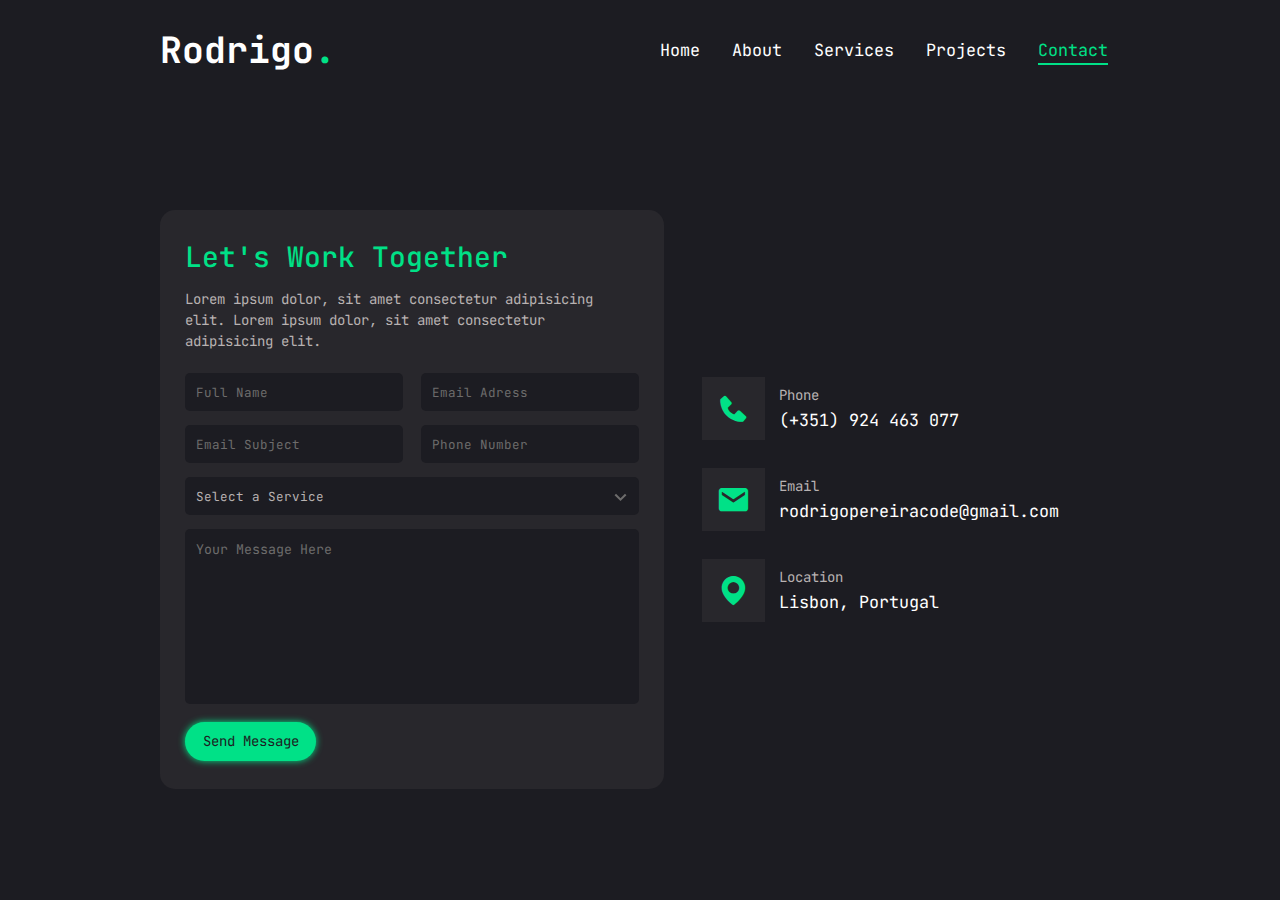
==== contact.html @ 4decb177 "Initial commit" ====
<!DOCTYPE html>
<html lang="en">
<head>
    <meta charset="UTF-8">
    <meta name="viewport" content="width=device-width, initial-scale=1.0">
    <link href='https://unpkg.com/boxicons@2.1.4/css/boxicons.min.css' rel='stylesheet'>
    <link rel="shortcut icon" href="images/logo.png" type="image/x-icon">
    <link rel="stylesheet" href="styles/contact.css">
    <link rel="stylesheet" href="styles/reset.css">
    <link rel="stylesheet" href="styles/header.css">
    <title>Rodrigo Pereira - Contact</title>
</head>
<body>
    <header>
        <div class="header-box">
            <div>
                <h1>Rodrigo<span>.</span></h1>
            </div>
            <div class="div-header">
                <i id="menu" class='bx bx-menu' onclick="clickMenu()"></i>
                <nav id="itens">
                    <a href="index.html">Home</a>
                    <a href="about.html">About</a>
                    <a href="services.html">Services</a>
                    <a href="projects.html">Projects</a>
                    <a id="contact-header" href="contact.html">Contact</a>
                </nav>
            </div>
        </div>       
    </header>
    <main>
        <div id="contact-container__wrapper">
            <div id="contact-form__wrapper">
                <div id="contact-form__box">
                    <h2>Let's Work Together</h2>
                    <p>Lorem ipsum dolor, sit amet consectetur adipisicing elit. Lorem ipsum dolor, sit amet consectetur adipisicing elit.</p>
                    <form action="" id="contact-form">
                        <input placeholder="Full Name" type="text">
                        <input placeholder="Email Adress" type="text">
                        <input placeholder="Email Subject" type="text">
                        <input placeholder="Phone Number" type="text">
                        <div id="select-box">
                            <select name="" id="">
                                <option value="" disabled selected>Select a Service</option>
                                <option value="Web Development">Web Development</option>
                                <option value="Hardware Consulting">Hardware Consulting</option>            
                            </select>
                        </div>
                        <textarea placeholder="Your Message Here" name="" id=""></textarea>
                        <button type="submit">Send Message</button>
                    </form>
                </div>
            </div>
            <div id="contact-contacts__wrapper">
                <div id="contacts-box">
                    <div class="contact-box">
                        <div class="contact-img__box">
                            <i class='bx bxs-phone'></i>
                        </div>
                        <div class="contact-text__box">
                            <p class="item">Phone</p>
                            <p class="info">(+351) 924 463 077</p>
                        </div>
                    </div>
                    <div class="contact-box">
                        <div class="contact-img__box">
                            <i class='bx bxs-envelope' ></i>
                        </div>
                        <div class="contact-text__box">
                            <p class="item">Email</p>
                            <p class="info">rodrigopereiracode@gmail.com</p>
                        </div>
                    </div>
                    <div class="contact-box">
                        <div class="contact-img__box">
                            <i class='bx bxs-map'></i>
                        </div>
                        <div class="contact-text__box">
                            <p class="item">Location</p>
                            <p class="info">Lisbon, Portugal</p>
                        </div>
                    </div>
                </div>
            </div>
        </div>
    </main>
    <script src="scripts/header.js"></script>
</body>
---- styles/contact.css ----
#contact-header {
    color: #00e187;
    padding-bottom: 0.2rem;
    border-bottom: 2px solid #00e187;
}

main {
    display: flex;
    justify-content: center;
}

#contact-container__wrapper {
    width: 75vw;
    height: 89vh;
    display: flex;
    align-items: center;
}

#contact-form__wrapper {
    width: 52.5%;
    background-color: #28272C;
    display: flex;
    border-radius: 15px;
    flex-direction: column;
    align-items: center;
}

#contact-form__box {
    padding: 2rem 0;
    width: 90%;
}

#contact-form__box h2 {
    color: #00e187;
    font-size: 2rem;
    font-weight: 500;
}

#contact-form__box p {
    color: #b8b2b2;
    margin: 1rem 0 1.5rem 0;
    line-height: 1.5rem;
}

form {
    display: flex;
    gap: 4%;
    flex-wrap: wrap;
}

form input {
    width: 48%;
}

form input, form select {
    padding: 0.75rem;
    background-color: #1C1C22;
    color: #b8b2b2;
    border-radius: 5px;
    margin-bottom: 1rem;
    border: none;
    font-size: 0.9rem;
}

form input::placeholder {
    color: #6d6c6c;
}

#select-box {
    width: 100%;
    position: relative;
}

form select {
    width: 100%;
    color: #b8b2b2;  
    appearance: none;
    -webkit-appearance: none;
    -moz-appearance: none;
    position: relative;
}

#select-box::after {
    content: '';
    background: url('../images/bx-chevron-down.svg') center no-repeat;
    background-size: 1.75rem;
    pointer-events: none;
    position: absolute;
    right: 0rem;
    top: 0rem;
    display: block;
    width: 2.7rem;
    height: 2.7rem;
}

form textarea::placeholder {
    color: #6d6c6c;
}

form textarea {
    width: 100%;
    background-color: #1C1C22;
    color: #b8b2b2;  
    font-size: 0.95rem;
    padding: 0.75rem;
    border-radius: 5px;
    border: none;
    outline: none;
    resize: none;
    height: 12.5rem;
    margin-bottom: 1.25rem;
}

form button {
    padding: 0.75rem 1.25rem;
    color: #1C1C22;
    background-color: #00e187;
    box-shadow: 0 0 7.5px #00e187;
    border: none;
    border-radius: 25px;
    font-size: 1rem;
    cursor: pointer;
}

form button:hover {
    box-shadow: none;
    transition: all ease 0.5s;
}

/* RIGHT SIDE */

#contact-contacts__wrapper {
    width: 45%;
    display: flex;
    justify-content: center;
    align-items: center;
}

.contact-box {
    display: flex;
    margin: 2rem 0;
}

.contact-img__box {
    display: flex;
    justify-content: center;
    align-items: center;
    width: 4.5rem;
    height: 4.5rem;
    background-color: #28272C;
}

.contact-img__box {
    font-size: 2.5rem;
    color: #00e187;
}

.contact-text__box {
    display: flex;
    flex-direction: column;
    justify-content: center;
    margin-left: 1rem;
}

.item {
    color: #b8b2b2;
    font-size: 1rem;
    margin-bottom: 0.3rem;
}

.info {
    color: #fff;
    font-size: 1.2rem;
}

@media (max-width: 1150px) {

    main {
        display: flex;
        justify-content: center;
    }
    
    #contact-container__wrapper {
        margin-top: 2rem;
        width: 90vw;
        height: auto;
        flex-direction: column;
    }
    
    #contact-form__wrapper {
        width: 100%;
    }
    
    #contact-form__box {
        padding: 2rem 0;
        width: 90%;
    }
    
    #contact-form__box h2 {
        font-size: 2rem;
    }
    
    form {
        gap: 0;
    }
    
    form input {
        width: 100%;
    }
    
    form textarea {
        height: 12.5rem;
        margin-bottom: 1.25rem;
    }

    /* RIGHT SIDE */
    
    #contact-contacts__wrapper {
        width: 100%;
        display: flex;
        justify-content: center;
        align-items: center;
    }
    
    .contact-box {
        display: flex;
        margin: 2rem 0;
    }
    
    .contact-img__box {
        display: flex;
        justify-content: center;
        align-items: center;
        width: 3.5rem;
        height: 3.5rem;
        background-color: #28272C;
    }
    
    .contact-img__box {
        font-size: 1.75rem;
    }
    
    .contact-text__box {
        margin-left: 0.75rem;
    }
    
    .info {
        font-size: 1rem;
    }

}
---- styles/header.css ----
header {
    height: 11vh;
    color: #fff;
    display: flex;
    justify-content: center;
    background: #1C1C22;
}

.header-box {
    width: 75vw;
    height: 11vh;
    display: flex;
    justify-content: space-between;
    align-items: center;
}

.header-box h1 {
    font-size: 2.6rem;
}

header span {
    color: #00e187;
}

i#menu {
    display: none;
}

nav a {
    text-decoration: none;
    color: #fff;
    margin: 0 12px;
    font-size: 1.2rem;
}

nav a:hover {
    color: #00e187;
    transition: 0.7s ease;
}

@media (max-width: 1000px) {

    header {
        position: relative;
        z-index: 99;
    }

    i#menu {
        display: block;
        font-size: 3rem;
        cursor: pointer;
    }

    #itens {
        display: none;
        position: absolute;
        background-color: #1C1C22;
        width: 100vw;
        align-items: center;
        flex-direction: column;
        left: 0;
        z-index: 99;
    }
    
    .header-box {
        width: 90vw;
    }
    
    .header-box h1 {
        font-size: 2.4rem;
    }

    nav {
        padding: 1.25rem 0;
    }
    
    nav a {
        display: block;
        width: 101vw;
        text-align: center;
        border: 1px solid #28272C;
        padding: 0.5rem 0;
        font-size: 1.2rem;
    }

}
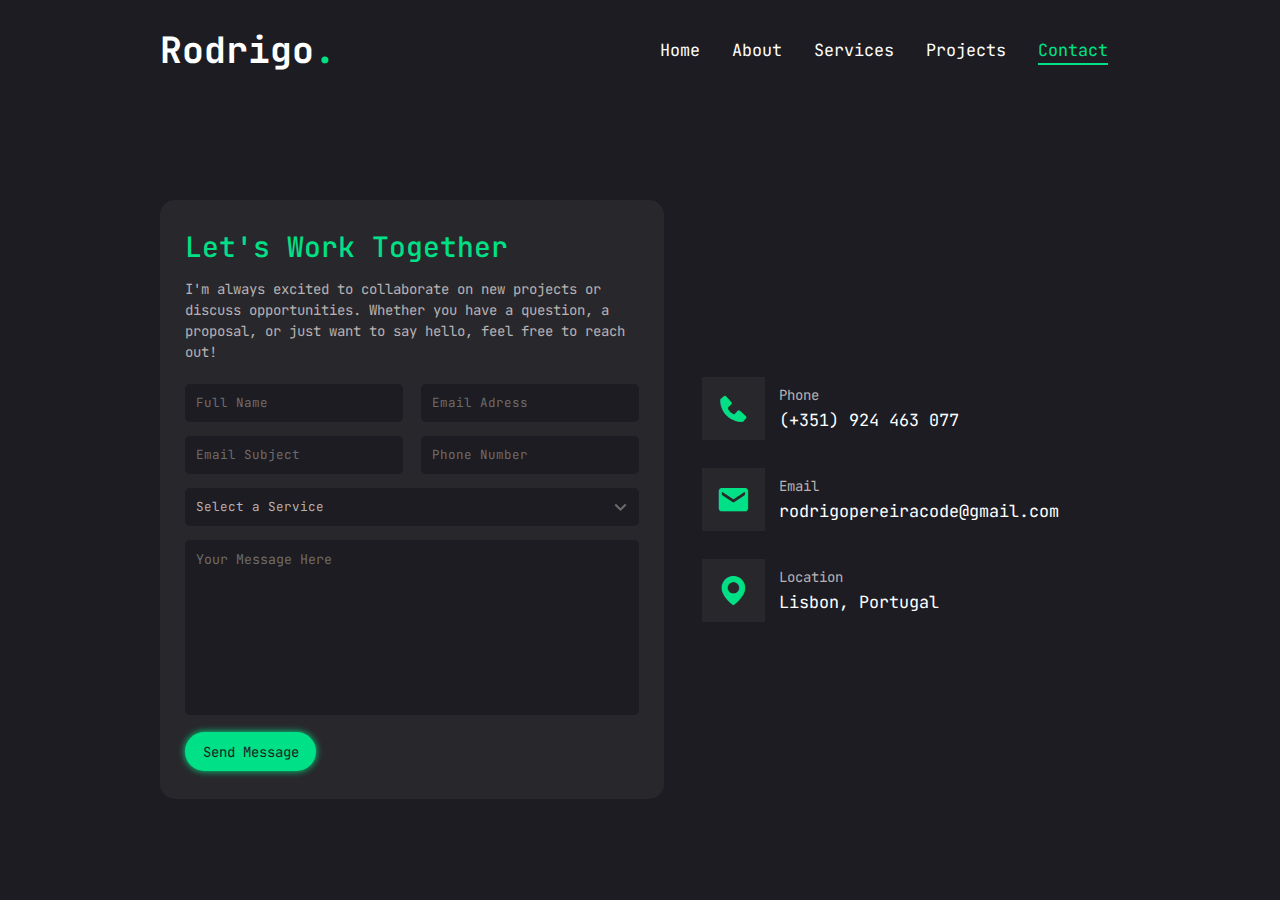
==== commit 3ce97018: "CV added, Texts updated and Contact bug fix" ====
--- a/contact.html
+++ b/contact.html
@@ -33,12 +33,12 @@
             <div id="contact-form__wrapper">
                 <div id="contact-form__box">
                     <h2>Let's Work Together</h2>
-                    <p>Lorem ipsum dolor, sit amet consectetur adipisicing elit. Lorem ipsum dolor, sit amet consectetur adipisicing elit.</p>
-                    <form action="" id="contact-form">
-                        <input placeholder="Full Name" type="text">
-                        <input placeholder="Email Adress" type="text">
+                    <p>I'm always excited to collaborate on new projects or discuss opportunities. Whether you have a question, a proposal, or just want to say hello, feel free to reach out!</p>
+                    <form action="https://formsubmit.co/rodrigopereiracode@gmail.com" method="POST" id="contact-form">
+                        <input required placeholder="Full Name" type="text">
+                        <input required placeholder="Email Adress" type="email">
                         <input placeholder="Email Subject" type="text">
-                        <input placeholder="Phone Number" type="text">
+                        <input placeholder="Phone Number" type="number">
                         <div id="select-box">
                             <select name="" id="">
                                 <option value="" disabled selected>Select a Service</option>
@@ -46,8 +46,9 @@
                                 <option value="Hardware Consulting">Hardware Consulting</option>            
                             </select>
                         </div>
-                        <textarea placeholder="Your Message Here" name="" id=""></textarea>
+                        <textarea required placeholder="Your Message Here" name="" id=""></textarea>
                         <button type="submit">Send Message</button>
+                        <input type="hidden" name="_next" value="https://rodrigoopereira.github.io/portfolio/">
                     </form>
                 </div>
             </div>
--- a/styles/contact.css
+++ b/styles/contact.css
@@ -23,6 +23,7 @@
     border-radius: 15px;
     flex-direction: column;
     align-items: center;
+    margin: 2rem 0;
 }
 
 #contact-form__box {
@@ -64,6 +65,12 @@
 
 form input::placeholder {
     color: #6d6c6c;
+}
+
+input[type=number]::-webkit-inner-spin-button,
+    input[type=number]::-webkit-outer-spin-button {
+    -webkit-appearance: none;
+    margin: 0;
 }
 
 #select-box {
@@ -175,6 +182,11 @@
 
 @media (max-width: 1150px) {
 
+    #contact-header {
+        padding-bottom: 0.5rem;
+        border-bottom: 1px solid #28272C;
+    }
+
     main {
         display: flex;
         justify-content: center;
